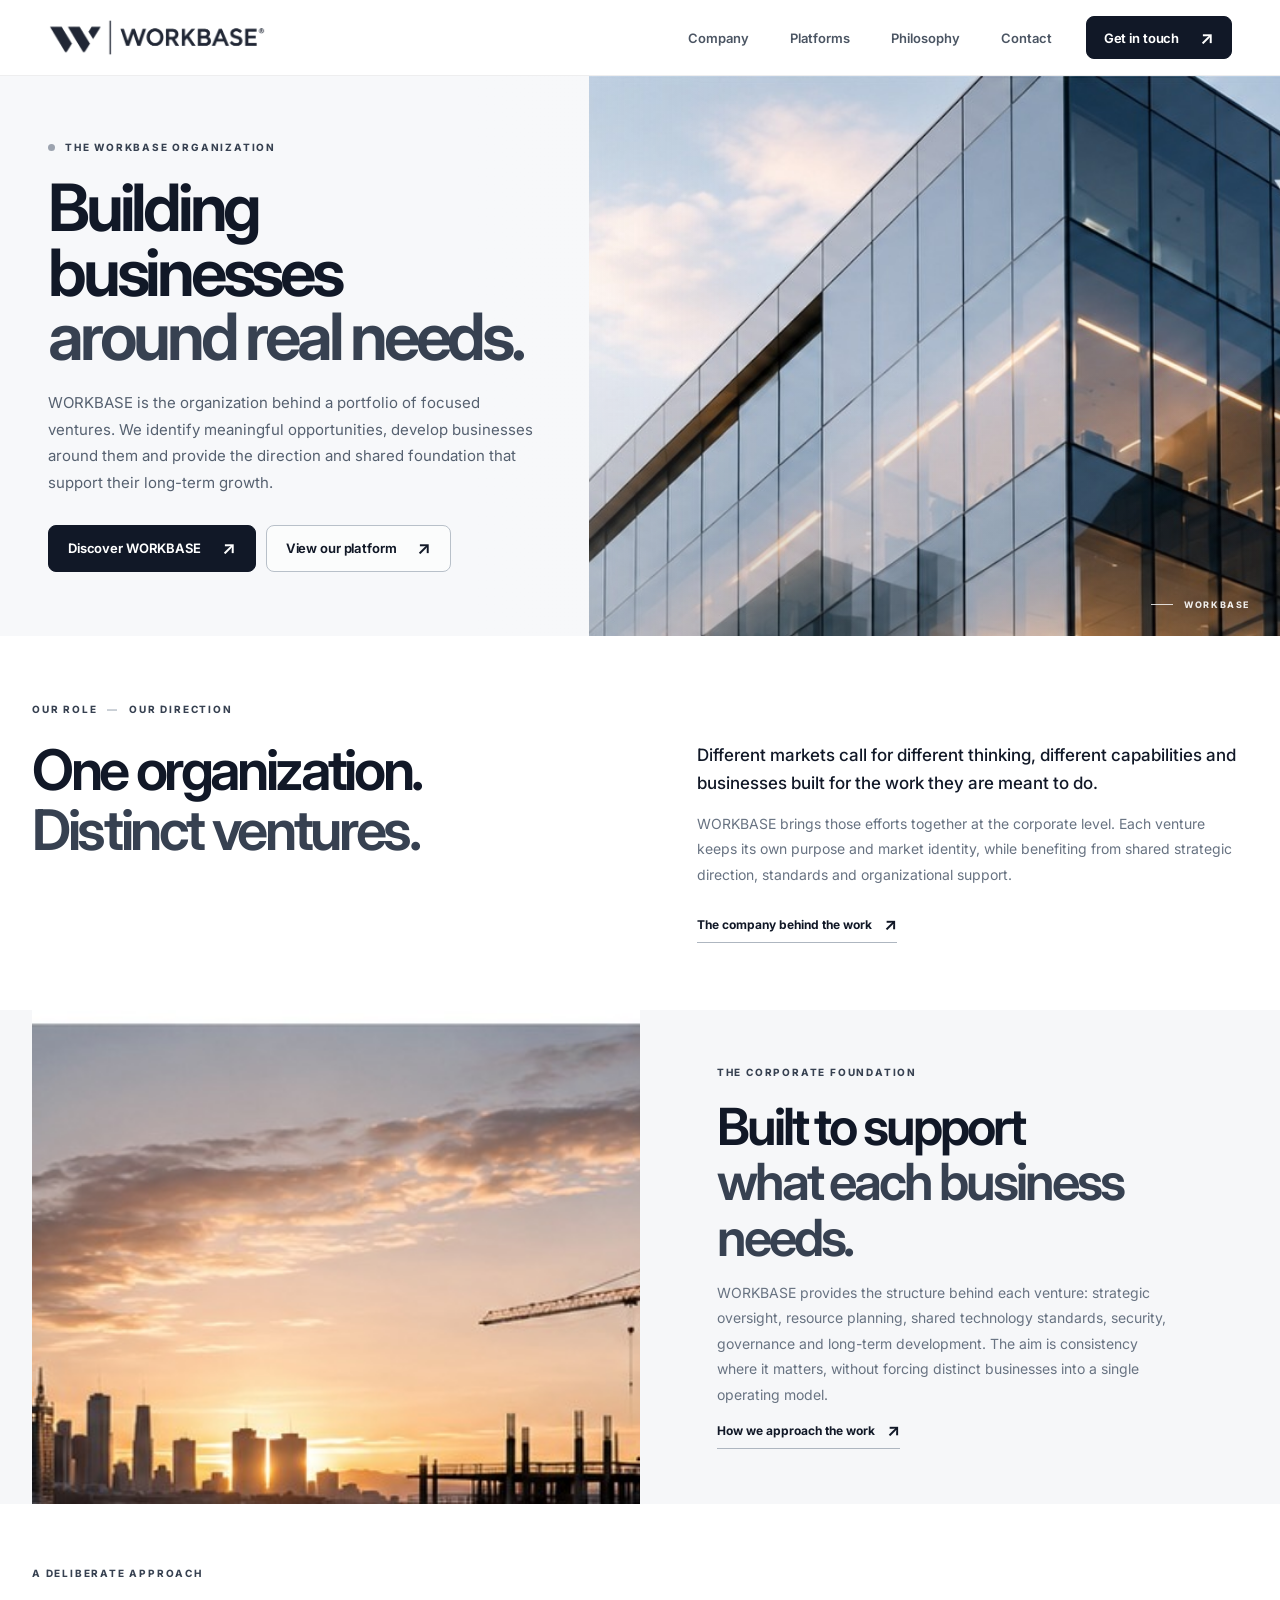
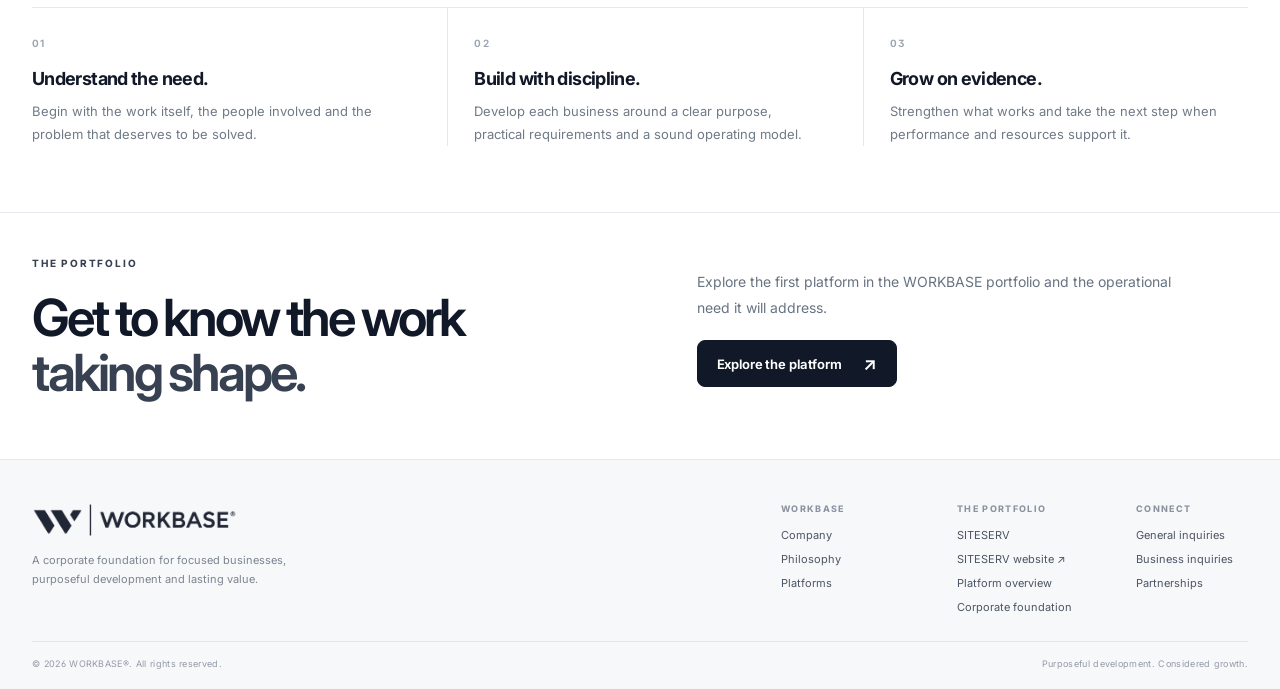
==== index.html @ 90caa57f "Add files via upload" ====
<!doctype html>
<html lang="en">
<head>
  <meta charset="utf-8">
  <meta name="viewport" content="width=device-width, initial-scale=1">
  <meta name="theme-color" content="#ffffff">
  <meta name="description" content="WORKBASE develops and supports a portfolio of focused businesses, each built around a defined need and its own market.">
  <title>WORKBASE® — Building Businesses Around Real Needs</title>
  <link rel="icon" type="image/png" href="assets/workbase-app-icon.png">
  <link rel="preconnect" href="https://fonts.googleapis.com">
  <link rel="preconnect" href="https://fonts.gstatic.com" crossorigin>
  <link href="https://fonts.googleapis.com/css2?family=Inter:wght@400;500;600;650;700;750;800&display=swap" rel="stylesheet">
  <link rel="stylesheet" href="styles.css">
</head>
<body>
  <a class="skip-link" href="#main">Skip to content</a>
  <header class="site-header">
    <div class="nav-shell">
      <a class="brand" href="index.html" aria-label="WORKBASE home"><img src="assets/workbase-primary-logo.png" alt="WORKBASE"></a>
      <button class="menu-toggle" aria-label="Open navigation" aria-expanded="false" aria-controls="primary-nav"><span></span><span></span></button>
      <nav class="primary-nav" id="primary-nav" aria-label="Main navigation">
        <a href="company.html">Company</a>
        <a href="platforms.html">Platforms</a>
        <a href="philosophy.html">Philosophy</a>
        <a href="contact.html">Contact</a>
      </nav>
      <a class="button button-dark nav-cta" href="contact.html">Get in touch <span class="arrow">↗</span></a>
    </div>
  </header>

  <main id="main">
    <section class="hero home-hero" id="top">
      <div class="hero-copy">
        <div class="eyebrow"><span class="eyebrow-dot"></span> THE WORKBASE ORGANIZATION</div>
        <h1>Building businesses<br><em>around real needs.</em></h1>
        <p class="hero-description">WORKBASE is the organization behind a portfolio of focused ventures. We identify meaningful opportunities, develop businesses around them and provide the direction and shared foundation that support their long-term growth.</p>
        <div class="hero-actions">
          <a class="button button-dark" href="company.html">Discover WORKBASE <span class="arrow">↗</span></a>
          <a class="button button-outline" href="platforms.html">View our platform <span class="arrow">↗</span></a>
        </div>
      </div>
      <div class="hero-visual home-visual" role="img" aria-label="Contemporary glass architecture in natural light">
        <span class="visual-caption"><span class="caption-divider"></span> WORKBASE</span>
      </div>
    </section>

    <section class="home-intro section-pad">
      <div class="section-kicker">OUR ROLE <span>—</span> OUR DIRECTION</div>
      <div class="home-intro-grid">
        <h2>One organization.<br><em>Distinct ventures.</em></h2>
        <div class="home-intro-copy">
          <p class="lead">Different markets call for different thinking, different capabilities and businesses built for the work they are meant to do.</p>
          <p>WORKBASE brings those efforts together at the corporate level. Each venture keeps its own purpose and market identity, while benefiting from shared strategic direction, standards and organizational support.</p>
          <a class="text-link" href="company.html">The company behind the work <span>↗</span></a>
        </div>
      </div>
    </section>

    <section class="home-foundation section-pad">
      <div class="home-foundation-image" role="img" aria-label="Modern architectural facade"></div>
      <div class="home-foundation-copy">
        <div class="section-kicker">THE CORPORATE FOUNDATION</div>
        <h2>Built to support<br><em>what each business needs.</em></h2>
        <p>WORKBASE provides the structure behind each venture: strategic oversight, resource planning, shared technology standards, security, governance and long-term development. The aim is consistency where it matters, without forcing distinct businesses into a single operating model.</p>
        <a class="text-link" href="philosophy.html">How we approach the work <span>↗</span></a>
      </div>
    </section>

    <section class="home-direction section-pad">
      <div class="section-kicker">A DELIBERATE APPROACH</div>
      <div class="home-direction-grid">
        <div><span class="item-number">01</span><h3>Understand the need.</h3><p>Begin with the work itself, the people involved and the problem that deserves to be solved.</p></div>
        <div><span class="item-number">02</span><h3>Build with discipline.</h3><p>Develop each business around a clear purpose, practical requirements and a sound operating model.</p></div>
        <div><span class="item-number">03</span><h3>Grow on evidence.</h3><p>Strengthen what works and take the next step when performance and resources support it.</p></div>
      </div>
    </section>

    <section class="home-closing section-pad">
      <div><div class="section-kicker">THE PORTFOLIO</div><h2>Get to know the work<br><em>taking shape.</em></h2></div>
      <div><p>Explore the first platform in the WORKBASE portfolio and the operational need it will address.</p><a class="button button-dark" href="platforms.html">Explore the platform <span class="arrow">↗</span></a></div>
    </section>
  </main>

  <footer class="site-footer">
    <div class="footer-main">
      <div class="footer-brand"><img src="assets/workbase-primary-logo.png" alt="WORKBASE"><p>A corporate foundation for focused businesses, purposeful development and lasting value.</p></div>
      <div class="footer-links">
        <div><span class="footer-heading">WORKBASE</span><a href="company.html">Company</a><a href="philosophy.html">Philosophy</a><a href="platforms.html">Platforms</a></div>
        <div><span class="footer-heading">THE PORTFOLIO</span><a href="platforms.html#siteserv">SITESERV</a><a class="external-siteserv-link" data-siteserv-website href="#" aria-disabled="true" hidden>SITESERV website ↗</a><a href="platforms.html">Platform overview</a><a href="company.html#foundation">Corporate foundation</a></div>
        <div><span class="footer-heading">CONNECT</span><a href="contact.html">General inquiries</a><a href="contact.html#inquiry-form">Business inquiries</a><a href="contact.html#inquiry-form">Partnerships</a></div>
      </div>
    </div>
    <div class="footer-bottom"><span>© <span id="year"></span> WORKBASE®. All rights reserved.</span><span>Purposeful development. Considered growth.</span></div>
  </footer>
  <script src="script.js"></script>
</body>
</html>
---- styles.css ----
:root {
  --charcoal: #111827;
  --slate: #374151;
  --muted: #687382;
  --stone: #9CA3AF;
  --line: #E5E8EC;
  --surface: #F6F7F9;
  --white: #FFFFFF;
  --max: 1320px;
}
* { box-sizing: border-box; }
html { scroll-behavior: smooth; scroll-padding-top: 92px; }
body {
  margin: 0; color: var(--charcoal); background: var(--white);
  font-family: Inter, ui-sans-serif, system-ui, -apple-system, BlinkMacSystemFont, "Segoe UI", sans-serif;
  font-feature-settings: "ss01" on; -webkit-font-smoothing: antialiased; text-rendering: optimizeLegibility;
}
a { color: inherit; text-decoration: none; }
img { display: block; max-width: 100%; }
button, input, select, textarea { font: inherit; }
.skip-link { position: absolute; left: -999px; top: 10px; z-index: 1000; padding: 12px 16px; color: #fff; background: var(--charcoal); border-radius: 6px; }
.skip-link:focus { left: 12px; }

/* Shared navigation */
.site-header { height: 76px; position: sticky; top: 0; z-index: 50; background: rgba(255,255,255,.96); border-bottom: 1px solid rgba(17,24,39,.07); backdrop-filter: blur(16px); }
.nav-shell { max-width: 1480px; height: 100%; margin: 0 auto; padding: 0 48px; display: flex; align-items: center; gap: 34px; }
.brand { width: 218px; flex: 0 0 auto; }
.brand img { width: 100%; height: auto; }
.primary-nav { display: flex; align-items: center; gap: clamp(22px, 3.2vw, 46px); margin-left: auto; }
.primary-nav a { color: #4B5563; font-size: 13px; font-weight: 600; transition: color .2s ease; }
.primary-nav a:hover, .primary-nav a[aria-current="page"] { color: var(--charcoal); }
.primary-nav a[aria-current="page"] { position: relative; }
.primary-nav a[aria-current="page"]::after { content: ""; position: absolute; left: 0; right: 0; bottom: -29px; height: 2px; background: var(--charcoal); }
.menu-toggle { display: none; }
.button { min-height: 47px; display: inline-flex; align-items: center; justify-content: center; gap: 21px; padding: 0 19px; border: 1px solid transparent; border-radius: 8px; font-size: 13px; font-weight: 650; letter-spacing: -.01em; transition: transform .2s ease, background .2s ease, border-color .2s ease; }
.button:hover { transform: translateY(-2px); }
.button-dark { color: #fff; background: var(--charcoal); border-color: var(--charcoal); }
.button-dark:hover { background: #283344; }
.button-outline { color: var(--charcoal); background: rgba(255,255,255,.58); border-color: #B8C0C9; }
.button-outline:hover { background: #fff; border-color: var(--charcoal); }
.arrow { font-size: 18px; line-height: 1; }
.nav-cta { min-height: 43px; padding: 0 17px; white-space: nowrap; }

/* Typography and common page elements */
.section-pad { padding-left: 32px; padding-right: 32px; }
.section-kicker, .eyebrow { display: flex; align-items: center; gap: 10px; color: var(--slate); font-size: 10px; line-height: 1.4; letter-spacing: .18em; font-weight: 750; }
.section-kicker span { color: #AEB6C0; }
.eyebrow-dot { width: 7px; height: 7px; border-radius: 50%; background: #9CA3AF; }
h1, h2, h3, p { overflow-wrap: break-word; }
.text-link { display: inline-flex; align-items: center; gap: 12px; margin-top: 13px; padding-bottom: 8px; border-bottom: 1px solid #AEB6C0; font-size: 12px; font-weight: 700; }
.text-link span { display: inline-block; font-size: 17px; transition: transform .25s ease; }
.text-link:hover span { transform: translate(3px,-3px); }
.lead { color: var(--charcoal) !important; font-size: 17px !important; line-height: 1.65 !important; font-weight: 500; }
.item-number { color: #9AA3AE; font-size: 10px; letter-spacing: .14em; font-weight: 650; }

/* Homepage */
.hero { max-width: 1600px; margin: 0 auto; min-height: 535px; display: grid; grid-template-columns: minmax(430px,.92fr) minmax(460px,1.08fr); overflow: hidden; background: var(--surface); }
.hero-copy { z-index: 1; display: flex; flex-direction: column; align-items: flex-start; justify-content: center; padding: 64px 40px 64px max(48px,calc((100vw - var(--max))/2)); background: linear-gradient(90deg,#F7F8FA 0%,#F7F8FA 79%,rgba(247,248,250,.92) 100%); }
.hero h1 { max-width: 640px; margin: 22px 0 20px; font-size: clamp(46px,5.1vw,70px); line-height: .99; letter-spacing: -.065em; font-weight: 650; }
.hero h1 em, .home-intro h2 em, .home-foundation h2 em, .home-closing h2 em,
.page-hero h1 em, .company-story h2 em, .foundation-copy h2 em, .company-close h2 em,
.portfolio-intro h2 em, .portfolio-feature h2 em, .portfolio-close h2 em,
.philosophy-intro h2 em, .standard-copy h2 em, .philosophy-close h2 em,
.contact-page h1 em, .contact-form-intro h2 em { color: var(--slate); font-style: normal; }
.hero-description { max-width: 490px; margin: 0; color: #566170; font-size: 15px; line-height: 1.78; }
.hero-actions { display: flex; flex-wrap: wrap; gap: 10px; margin-top: 28px; }
.hero-visual { min-height: 535px; position: relative; background: url("assets/workbase-hero-building.jpg") center/cover no-repeat; }
.hero-visual::before { content: ""; position: absolute; inset: 0; background: linear-gradient(90deg,rgba(247,248,250,.12),transparent 24%),linear-gradient(0deg,rgba(17,24,39,.16),transparent 48%); }
.visual-caption { position: absolute; right: 30px; bottom: 26px; display: flex; align-items: center; gap: 11px; color: rgba(255,255,255,.9); font-size: 9px; letter-spacing: .18em; font-weight: 750; text-shadow: 0 1px 8px rgba(0,0,0,.25); }
.caption-divider { width: 22px; height: 1px; background: rgba(255,255,255,.8); }
.home-intro, .company-story, .portfolio-intro, .philosophy-intro { max-width: var(--max); margin: 0 auto; padding-top: 66px; padding-bottom: 67px; }
.home-intro-grid, .company-story-grid, .portfolio-intro-grid, .philosophy-intro-grid { display: grid; grid-template-columns: 1.05fr .95fr; gap: 56px; align-items: start; margin-top: 25px; }
.home-intro h2, .company-story h2, .portfolio-intro h2, .philosophy-intro h2 { margin: 0; font-size: clamp(38px,4.4vw,56px); line-height: 1.07; letter-spacing: -.06em; font-weight: 630; }
.home-intro-copy, .story-copy { max-width: 540px; }
.home-intro-copy p, .story-copy p, .portfolio-intro-grid p, .philosophy-intro-grid p { margin: 0 0 14px; color: var(--muted); font-size: 14px; line-height: 1.82; }
.home-foundation { max-width: 1450px; margin: 0 auto; display: grid; grid-template-columns: 1fr 1fr; align-items: stretch; background: var(--surface); }
.home-foundation-image { min-height: 365px; background: url("assets/homepage-corporate-context.jpg") center/cover no-repeat; }
.home-foundation-copy { display: flex; flex-direction: column; align-items: flex-start; justify-content: center; padding: 55px clamp(32px,6vw,84px); }
.home-foundation h2, .home-closing h2, .company-close h2, .portfolio-close h2, .philosophy-close h2 { margin: 20px 0 15px; font-size: clamp(36px,4vw,52px); line-height: 1.08; letter-spacing: -.06em; font-weight: 630; }
.home-foundation-copy p, .home-closing p, .company-close p, .portfolio-close p, .philosophy-close p { max-width: 500px; margin: 0; color: var(--muted); font-size: 14px; line-height: 1.82; }
.home-direction { max-width: var(--max); margin: 0 auto; padding-top: 62px; padding-bottom: 66px; }
.home-direction-grid, .capability-grid, .method-grid { display: grid; grid-template-columns: repeat(3,1fr); gap: 30px; margin-top: 27px; border-top: 1px solid var(--line); }
.home-direction-grid > div, .capability-grid article, .method-grid > div { padding: 23px 24px 0 0; }
.home-direction-grid > div + div, .capability-grid article + article, .method-grid > div + div { padding-left: 26px; border-left: 1px solid var(--line); }
.home-direction h3, .capability-grid h3, .method-grid h3 { margin: 17px 0 9px; font-size: 18px; line-height: 1.25; letter-spacing: -.035em; }
.home-direction p, .capability-grid p, .method-grid p { max-width: 340px; margin: 0; color: #707A87; font-size: 13px; line-height: 1.78; }
.home-closing, .company-close, .portfolio-close { max-width: var(--max); margin: 0 auto; padding-top: 43px; padding-bottom: 58px; display: grid; grid-template-columns: 1.05fr .95fr; gap: 55px; align-items: center; border-top: 1px solid var(--line); }
.home-closing h2, .company-close h2, .portfolio-close h2 { margin-bottom: 0; }
.home-closing > div:last-child .button { margin-top: 20px; }

/* Shared inner-page hero */
.page-hero { min-height: 440px; display: grid; grid-template-columns: 1fr 1fr; background: var(--surface); }
.page-hero-copy { display: flex; flex-direction: column; align-items: flex-start; justify-content: center; padding: 60px max(34px,calc((100vw - var(--max))/2)) 60px max(48px,calc((100vw - var(--max))/2)); }
.page-hero h1, .contact-page h1 { margin: 22px 0 18px; max-width: 650px; font-size: clamp(44px,5vw,66px); line-height: 1.01; letter-spacing: -.065em; font-weight: 650; }
.page-hero-copy > p { max-width: 510px; margin: 0; color: #65707E; font-size: 14px; line-height: 1.82; }
.page-hero-image { min-height: 440px; background-size: cover; background-position: center; }
.company-image { background-image: linear-gradient(110deg,rgba(17,24,39,.02),rgba(17,24,39,.02)),url("assets/company-building.jpg"); background-position: center; }
.platforms-image { background-image: linear-gradient(120deg,rgba(17,24,39,.03),rgba(17,24,39,.08)),url("assets/platforms-site-project.jpg"); background-position: center; }
.philosophy-image { background-image: linear-gradient(120deg,rgba(17,24,39,.06),rgba(17,24,39,.02)),url("assets/philosophy-interior.jpg"); background-position: center; }

/* Company page */
.company-foundation { max-width: var(--max); margin: 0 auto; padding-top: 10px; padding-bottom: 62px; display: grid; grid-template-columns: 1fr 1fr; gap: 54px; align-items: center; }
.foundation-visual { min-height: 365px; background: url("assets/company-city.jpg") center/cover no-repeat; }
.foundation-copy h2, .standard-copy h2 { margin: 20px 0 17px; font-size: clamp(36px,4.1vw,52px); line-height: 1.08; letter-spacing: -.06em; font-weight: 630; }
.foundation-copy p, .standard-copy p { max-width: 530px; color: var(--muted); font-size: 14px; line-height: 1.82; }
.company-priorities { max-width: var(--max); margin: 0 auto; padding-top: 43px; padding-bottom: 55px; background: var(--surface); }
.priority-grid { display: grid; grid-template-columns: repeat(3,1fr); gap: 30px; margin-top: 25px; }
.priority-grid article { border-top: 1px solid #DDE2E7; padding: 19px 20px 0 0; }
.priority-grid span, .philosophy-principles span, .capability-grid span { color: #9AA3AE; font-size: 10px; letter-spacing: .14em; font-weight: 650; }
.priority-grid h3 { margin: 17px 0 9px; font-size: 18px; line-height: 1.3; letter-spacing: -.035em; }
.priority-grid p { max-width: 330px; margin: 0; color: #6D7784; font-size: 13px; line-height: 1.78; }

/* Platforms page — only the currently introduced platform is public */
.portfolio-intro { padding-top: 56px; padding-bottom: 42px; }
.portfolio-intro-grid { grid-template-columns: 1fr 1fr; }
.portfolio-feature { max-width: var(--max); margin: 0 auto; padding-top: 8px; padding-bottom: 54px; display: grid; grid-template-columns: 1fr 1fr; gap: 52px; align-items: center; }
.portfolio-feature-image { min-height: 390px; background: url("assets/siteserv-construction.jpg") center/cover no-repeat; }
.portfolio-feature-copy { padding: 8px 0; }
.product-topline { color: #7B8592; font-size: 9px; letter-spacing: .17em; font-weight: 750; line-height: 1.6; }
.portfolio-feature h2 { margin: 17px 0 11px; font-size: clamp(34px,3.4vw,44px); letter-spacing: -.06em; line-height: 1; font-weight: 760; }
.portfolio-feature h2 sup { font-size: 10px; vertical-align: top; margin-left: 3px; }
.portfolio-feature h3 { margin: 0 0 15px; font-size: 21px; line-height: 1.3; letter-spacing: -.035em; font-weight: 620; }
.portfolio-feature p { max-width: 540px; margin: 0 0 13px; color: #687382; font-size: 13px; line-height: 1.78; }
.portfolio-feature .button { margin-top: 8px; }
.siteserv-capabilities { max-width: var(--max); margin: 0 auto; padding-top: 35px; padding-bottom: 50px; background: var(--surface); }
.capability-grid { margin-top: 22px; }
.capability-grid h3 { margin-top: 13px; }
.development-note { max-width: 950px; margin: 24px 0 0; color: #7C8693; font-size: 11px; line-height: 1.65; }
.portfolio-close { padding-top: 40px; padding-bottom: 52px; }

/* Philosophy page */
.philosophy-intro { padding-top: 60px; padding-bottom: 53px; }
.philosophy-principles { max-width: var(--max); margin: 0 auto; padding-top: 42px; padding-bottom: 51px; border-top: 1px solid var(--line); }
.philosophy-principles-grid { display: grid; grid-template-columns: repeat(3,1fr); gap: 30px; margin-top: 24px; }
.philosophy-principles article { padding: 0 22px 0 0; }
.philosophy-principles article + article { border-left: 1px solid var(--line); padding-left: 26px; }
.philosophy-principles h2 { margin: 16px 0 9px; font-size: 19px; letter-spacing: -.035em; line-height: 1.3; }
.philosophy-principles p { margin: 0; max-width: 350px; color: #6D7784; font-size: 13px; line-height: 1.75; }
.philosophy-principles .principle-detail { margin-top: 13px; color: #7A8491; }
.philosophy-standard { max-width: var(--max); margin: 0 auto; padding-top: 8px; padding-bottom: 59px; display: grid; grid-template-columns: 1fr 1fr; gap: 54px; align-items: center; }
.standard-visual { min-height: 350px; background: url("assets/philosophy-bridge.jpg") center/cover no-repeat; }
.standard-copy p { margin: 0 0 13px; }
.philosophy-method { max-width: var(--max); margin: 0 auto; padding-top: 38px; padding-bottom: 53px; border-top: 1px solid var(--line); }
.method-grid { margin-top: 22px; }
.method-grid h3 { margin-top: 13px; }
.philosophy-close { max-width: var(--max); margin: 0 auto; padding-top: 37px; padding-bottom: 57px; display: flex; align-items: center; justify-content: space-between; gap: 35px; border-top: 1px solid var(--line); }
.philosophy-close h2 { margin-top: 18px; margin-bottom: 8px; }

/* Contact page */
.contact-page { max-width: var(--max); margin: 0 auto; padding-top: 58px; padding-bottom: 55px; display: grid; grid-template-columns: 1fr 1fr; gap: 54px; align-items: stretch; }
.contact-page-copy { display: flex; flex-direction: column; align-items: flex-start; justify-content: center; }
.contact-page h1 { margin-top: 22px; margin-bottom: 17px; }
.contact-page-copy > p { max-width: 470px; margin: 0; color: #687382; font-size: 14px; line-height: 1.82; }
.contact-assurance { margin-top: 23px; padding-top: 17px; border-top: 1px solid var(--line); width: min(100%,400px); }
.contact-assurance span { font-size: 10px; font-weight: 750; letter-spacing: .15em; }
.contact-assurance p { margin: 7px 0 0; color: #7B8491; font-size: 12px; }
.contact-page-image { min-height: 370px; background: url("assets/contact-lobby.jpg") center/cover no-repeat; }
.contact-form-section { max-width: var(--max); margin: 0 auto; padding-top: 48px; padding-bottom: 65px; border-top: 1px solid var(--line); display: grid; grid-template-columns: .78fr 1.22fr; gap: 60px; }
.contact-form-intro h2 { margin: 20px 0 14px; font-size: clamp(34px,3.8vw,48px); line-height: 1.08; letter-spacing: -.06em; font-weight: 630; }
.contact-form-intro > p { max-width: 350px; color: #687382; font-size: 13px; line-height: 1.8; }
.contact-form-note { max-width: 350px; display: grid; grid-template-columns: 28px 1fr; gap: 12px; margin-top: 29px; padding-top: 16px; border-top: 1px solid var(--line); }
.contact-form-note span { color: #9AA3AE; font-size: 10px; letter-spacing: .12em; }
.contact-form-note p { margin: 0; color: #78828F; font-size: 11px; line-height: 1.7; }
.contact-form { display: flex; flex-direction: column; gap: 17px; }
.contact-form label { display: flex; flex-direction: column; gap: 8px; color: #343D49; font-size: 12px; font-weight: 650; }
.contact-form input, .contact-form select, .contact-form textarea { width: 100%; border: 1px solid #D8DDE3; border-radius: 6px; padding: 12px 13px; background: #fff; color: var(--charcoal); font: 400 14px Inter, sans-serif; outline: none; transition: border-color .2s,box-shadow .2s; }
.contact-form input:focus, .contact-form select:focus, .contact-form textarea:focus { border-color: #667486; box-shadow: 0 0 0 3px rgba(102,116,134,.12); }
.contact-form textarea { min-height: 130px; resize: vertical; }
.contact-form .form-row { display: grid; grid-template-columns: 1fr 1fr; gap: 16px; }
.contact-form .button { align-self: flex-start; cursor: pointer; }
.optional { color: #929BA6; font-weight: 400; }
.form-privacy { margin: -4px 0 0; color: #929BA6; font-size: 10px; line-height: 1.6; }
.hidden-field { display: none; }

/* Shared footer */
.site-footer { background: #F7F8FA; border-top: 1px solid var(--line); padding: 43px 32px 20px; }
.footer-main, .footer-bottom { max-width: var(--max); margin: 0 auto; }
.footer-main { display: flex; justify-content: space-between; align-items: flex-start; gap: 55px; padding-bottom: 27px; }
.footer-brand { max-width: 275px; }
.footer-brand img { width: 205px; }
.footer-brand p { max-width: 255px; margin: 14px 0 0; color: #7B8491; font-size: 11px; line-height: 1.7; }
.footer-links { display: flex; flex-wrap: wrap; gap: clamp(34px,5vw,72px); }
.footer-links > div { min-width: 112px; display: flex; flex-direction: column; gap: 10px; }
.footer-heading { margin-bottom: 4px; color: #8A939F; font-size: 9px; font-weight: 750; letter-spacing: .15em; }
.footer-links a { color: #4B5563; font-size: 11px; }
.footer-links a:hover { color: var(--charcoal); }
.footer-bottom { display: flex; justify-content: space-between; gap: 20px; padding-top: 16px; border-top: 1px solid #E2E5E9; color: #929AA5; font-size: 9px; letter-spacing: .035em; }

/* Subtle transitions */
html { scroll-padding-top: 90px; }
body::before { content: ""; position: fixed; z-index: 100; top: 0; left: 0; width: 100%; height: 2px; background: var(--charcoal); transform: scaleX(var(--scroll-progress,0)); transform-origin: left; pointer-events: none; opacity: .75; }
.reveal { opacity: 0; transform: translateY(18px); transition: opacity .65s cubic-bezier(.2,.7,.2,1),transform .65s cubic-bezier(.2,.7,.2,1); }
.reveal.is-visible { opacity: 1; transform: translateY(0); }
.reveal[data-delay="1"] { transition-delay: .08s; }
.reveal[data-delay="2"] { transition-delay: .16s; }
.reveal[data-delay="3"] { transition-delay: .24s; }
.button .arrow { display: inline-block; transition: transform .25s ease; }
.button:hover .arrow { transform: translate(3px,-3px); }

@media (max-width: 980px) {
  .nav-shell { padding: 0 28px; gap: 20px; }
  .brand { width: 190px; }
  .primary-nav { gap: 20px; }
  .hero { grid-template-columns: 1fr 1fr; min-height: 485px; }
  .hero-copy { padding-left: 30px; padding-right: 22px; }
  .hero-visual { min-height: 485px; }
  .hero h1 { font-size: clamp(42px,5vw,58px); }
  .page-hero { min-height: 420px; }
  .page-hero-image { min-height: 420px; }
  .page-hero-copy { padding-left: 30px; padding-right: 24px; }
  .page-hero h1, .contact-page h1 { font-size: clamp(42px,5vw,56px); }
  .home-intro-grid, .company-story-grid, .portfolio-intro-grid, .philosophy-intro-grid { gap: 35px; }
  .company-foundation, .portfolio-feature, .philosophy-standard { gap: 35px; }
  .contact-form-section { gap: 38px; }
  .footer-links { gap: 30px; }
}

@media (max-width: 740px) {
  .site-header { height: 70px; }
  .nav-shell { padding: 0 18px; }
  .brand { width: 170px; }
  .nav-cta { display: none; }
  .menu-toggle { width: 42px; height: 42px; display: flex; flex-direction: column; justify-content: center; gap: 6px; border: 1px solid var(--line); border-radius: 7px; background: #fff; cursor: pointer; }
  .menu-toggle span { width: 17px; height: 1.5px; margin: 0 auto; background: var(--charcoal); }
  .primary-nav { display: none; position: absolute; top: 69px; left: 0; right: 0; padding: 18px 22px 22px; background: #fff; border-bottom: 1px solid var(--line); box-shadow: 0 16px 25px rgba(17,24,39,.06); flex-direction: column; align-items: flex-start; gap: 18px; }
  .primary-nav.is-open { display: flex; }
  .primary-nav a { font-size: 14px; }
  .primary-nav a[aria-current="page"]::after { display: none; }
  .section-pad { padding-left: 22px; padding-right: 22px; }
  .hero { display: flex; flex-direction: column; min-height: 0; }
  .hero-copy { padding: 55px 22px 40px; }
  .hero h1 { margin-top: 20px; font-size: clamp(42px,10vw,58px); }
  .hero-description { font-size: 14px; }
  .hero-actions { gap: 8px; margin-top: 24px; }
  .hero-actions .button { min-height: 44px; padding: 0 14px; gap: 12px; }
  .hero-visual { min-height: 270px; background-position: center; }
  .home-intro, .company-story, .portfolio-intro, .philosophy-intro { padding-top: 48px; padding-bottom: 48px; }
  .home-intro-grid, .company-story-grid, .portfolio-intro-grid, .philosophy-intro-grid { grid-template-columns: 1fr; gap: 21px; margin-top: 21px; }
  .home-intro h2, .company-story h2, .portfolio-intro h2, .philosophy-intro h2 { font-size: 41px; }
  .home-foundation { grid-template-columns: 1fr; }
  .home-foundation-image { min-height: 235px; }
  .home-foundation-copy { padding: 37px 22px 42px; }
  .home-foundation h2, .home-closing h2, .company-close h2, .portfolio-close h2, .philosophy-close h2 { font-size: 39px; }
  .home-direction { padding-top: 45px; padding-bottom: 47px; }
  .home-direction-grid, .capability-grid, .method-grid { grid-template-columns: 1fr; gap: 0; margin-top: 18px; }
  .home-direction-grid > div, .capability-grid article, .method-grid > div { padding: 18px 0 19px; }
  .home-direction-grid > div + div, .capability-grid article + article, .method-grid > div + div { padding-left: 0; border-left: 0; border-top: 1px solid var(--line); }
  .home-closing, .company-close, .portfolio-close { grid-template-columns: 1fr; gap: 18px; padding-top: 30px; padding-bottom: 42px; }
  .page-hero { display: flex; flex-direction: column; min-height: 0; }
  .page-hero-copy { padding: 53px 22px 38px; }
  .page-hero h1, .contact-page h1 { font-size: clamp(42px,10vw,56px); }
  .page-hero-copy > p { font-size: 14px; }
  .page-hero-image { min-height: 250px; }
  .company-foundation, .portfolio-feature, .philosophy-standard { grid-template-columns: 1fr; gap: 25px; padding-top: 0; padding-bottom: 43px; }
  .foundation-visual, .standard-visual { min-height: 240px; }
  .foundation-copy h2, .standard-copy h2 { font-size: 39px; }
  .company-priorities { padding-top: 36px; padding-bottom: 42px; }
  .priority-grid, .philosophy-principles-grid { grid-template-columns: 1fr; gap: 0; margin-top: 18px; }
  .priority-grid article { padding: 17px 0 19px; }
  .priority-grid h3 { margin-top: 12px; }
  .portfolio-intro { padding-bottom: 32px; }
  .portfolio-feature { padding-bottom: 39px; }
  .portfolio-feature-image { min-height: 245px; }
  .portfolio-feature-copy { padding: 0; }
  .portfolio-feature h2 { font-size: 38px; }
  .siteserv-capabilities { padding-top: 33px; padding-bottom: 39px; }
  .capability-grid { border-top: 0; }
  .capability-grid article { border-top: 1px solid var(--line); }
  .philosophy-principles { padding-top: 34px; padding-bottom: 38px; }
  .philosophy-principles article { padding: 17px 0 20px; }
  .philosophy-principles article + article { border-left: 0; border-top: 1px solid var(--line); padding-left: 0; }
  .philosophy-principles h2 { margin-top: 12px; }
  .philosophy-standard { padding-bottom: 43px; }
  .philosophy-method { padding-top: 32px; padding-bottom: 38px; }
  .method-grid { border-top: 0; }
  .philosophy-close { padding-top: 28px; padding-bottom: 42px; display: block; }
  .contact-page { grid-template-columns: 1fr; gap: 25px; padding: 48px 22px 41px; }
  .contact-page-image { min-height: 245px; }
  .contact-form-section { grid-template-columns: 1fr; gap: 24px; padding: 39px 22px 48px; }
  .contact-form-intro h2 { font-size: 39px; }
  .contact-form-note { margin-top: 20px; }
  .contact-form .form-row { grid-template-columns: 1fr; gap: 15px; }
  .site-footer { padding: 35px 22px 18px; }
  .footer-main { flex-direction: column; gap: 30px; }
  .footer-links { width: 100%; display: grid; grid-template-columns: repeat(2,minmax(0,1fr)); gap: 25px 20px; }
  .footer-bottom { flex-direction: column; gap: 8px; }
}

@media (prefers-reduced-motion: reduce) {
  html { scroll-behavior: auto; }
  *, *::before, *::after { transition-duration: .01ms !important; animation-duration: .01ms !important; animation-iteration-count: 1 !important; }
  body::before { display: none; }
}

/* SITESERV external link remains visibly reserved until its published URL is configured. */
.external-siteserv-link[aria-disabled="true"] { opacity: .58; cursor: not-allowed; }
.platform-cta-row { display: flex; flex-wrap: wrap; align-items: center; gap: 12px; margin-top: 12px; }
.platform-cta-row .button { margin-top: 8px; }
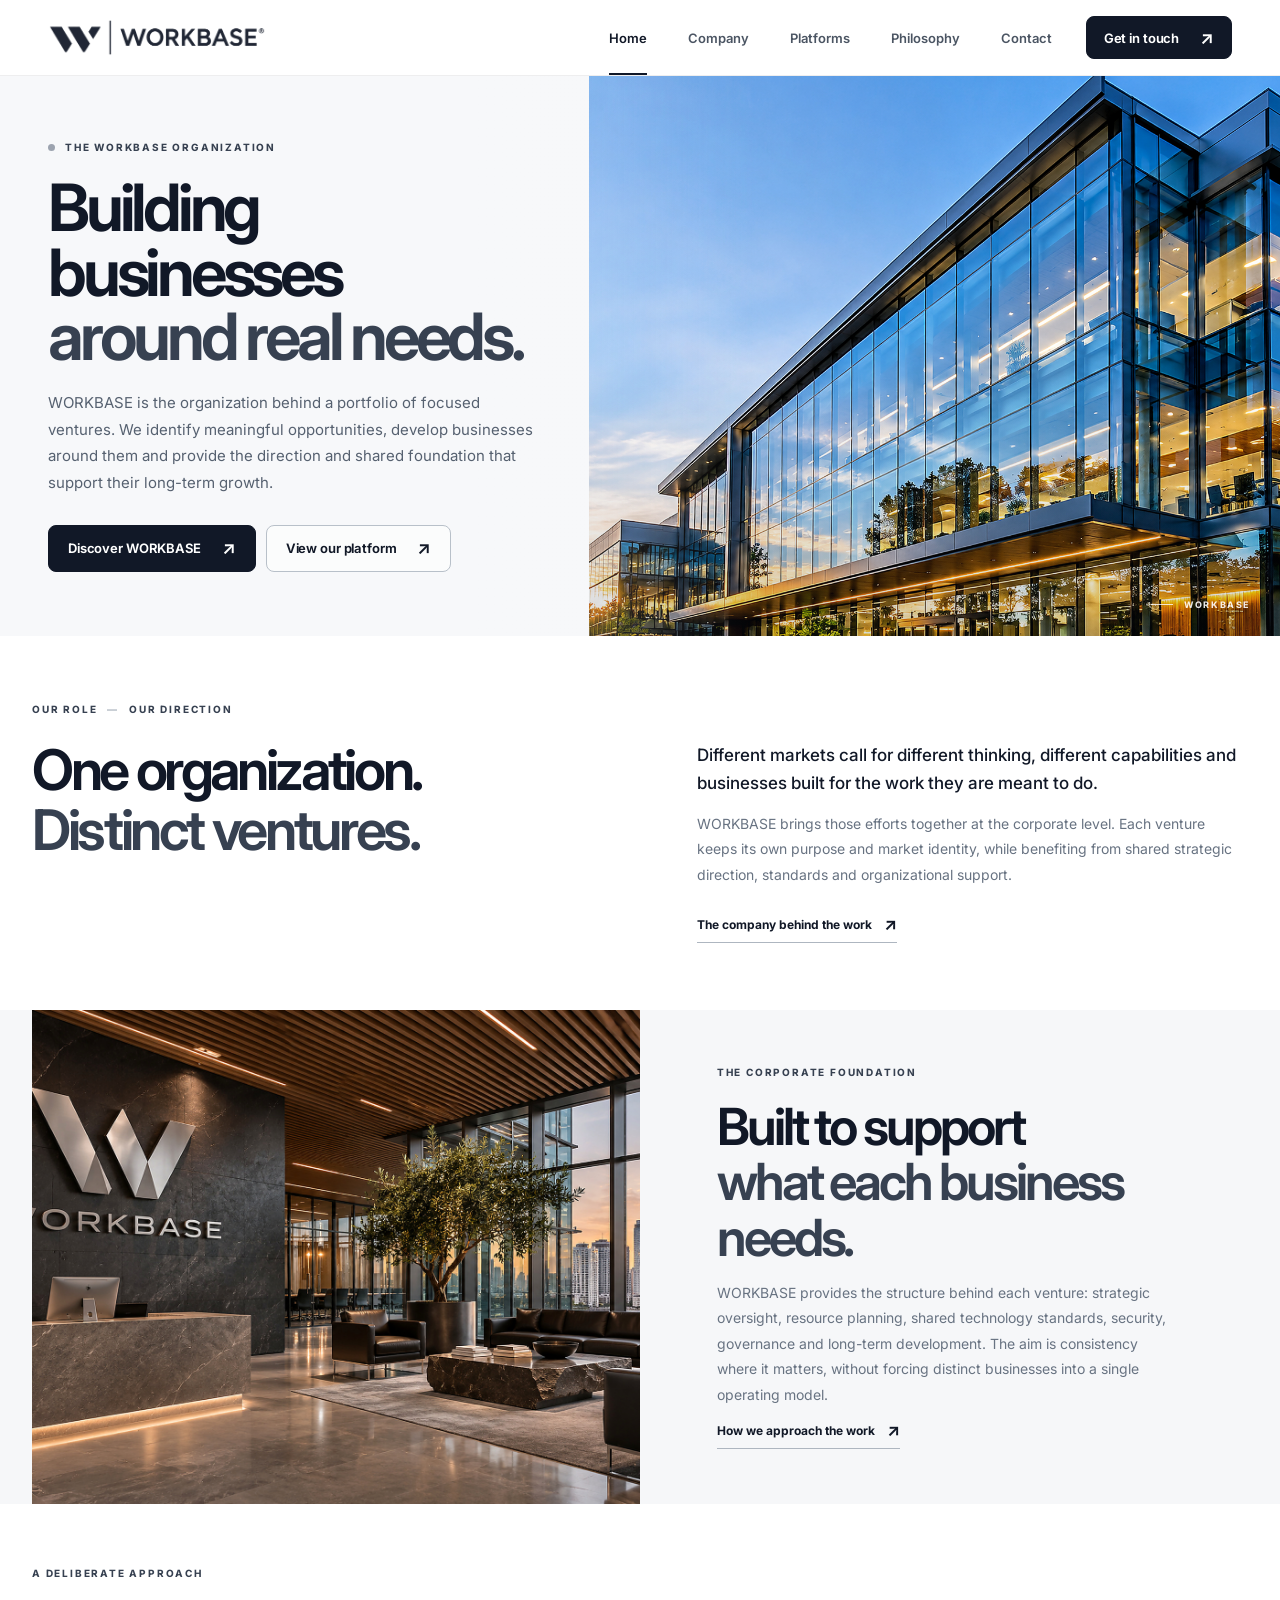
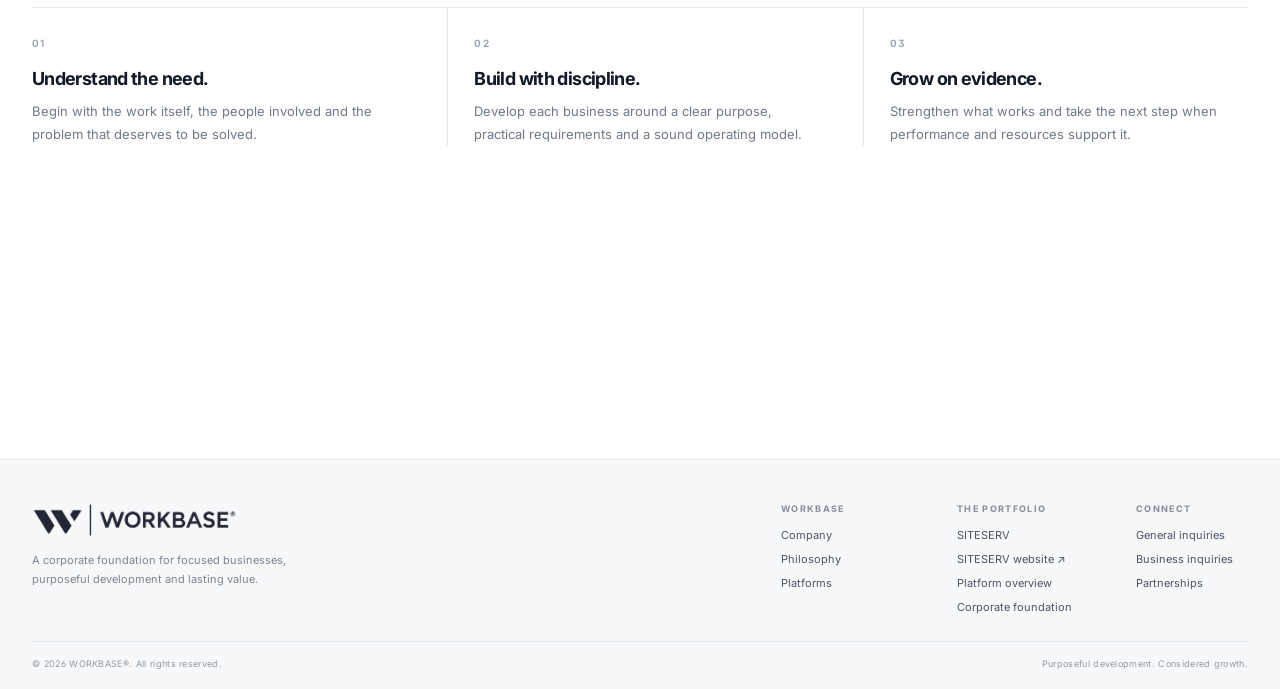
==== commit 3edb0781: "Updated Site!" ====
--- a/index.html
+++ b/index.html
@@ -18,7 +18,7 @@
     <div class="nav-shell">
       <a class="brand" href="index.html" aria-label="WORKBASE home"><img src="assets/workbase-primary-logo.png" alt="WORKBASE"></a>
       <button class="menu-toggle" aria-label="Open navigation" aria-expanded="false" aria-controls="primary-nav"><span></span><span></span></button>
-      <nav class="primary-nav" id="primary-nav" aria-label="Main navigation">
+      <nav class="primary-nav" id="primary-nav" aria-label="Main navigation"><a href="index.html" aria-current="page">Home</a>
         <a href="company.html">Company</a>
         <a href="platforms.html">Platforms</a>
         <a href="philosophy.html">Philosophy</a>
@@ -76,8 +76,8 @@
     </section>
 
     <section class="home-closing section-pad">
-      <div><div class="section-kicker">THE PORTFOLIO</div><h2>Get to know the work<br><em>taking shape.</em></h2></div>
-      <div><p>Explore the first platform in the WORKBASE portfolio and the operational need it will address.</p><a class="button button-dark" href="platforms.html">Explore the platform <span class="arrow">↗</span></a></div>
+      <div><div class="section-kicker">THE PORTFOLIO</div><h2>A platform for work<br><em>that matters.</em></h2></div>
+      <div><p>Explore SITESERV, the first platform in the WORKBASE portfolio, and how it coordinates the temporary services and infrastructure commercial construction projects rely on.</p><a class="button button-dark" href="platforms.html">Explore the platform <span class="arrow">↗</span></a></div>
     </section>
   </main>
 
